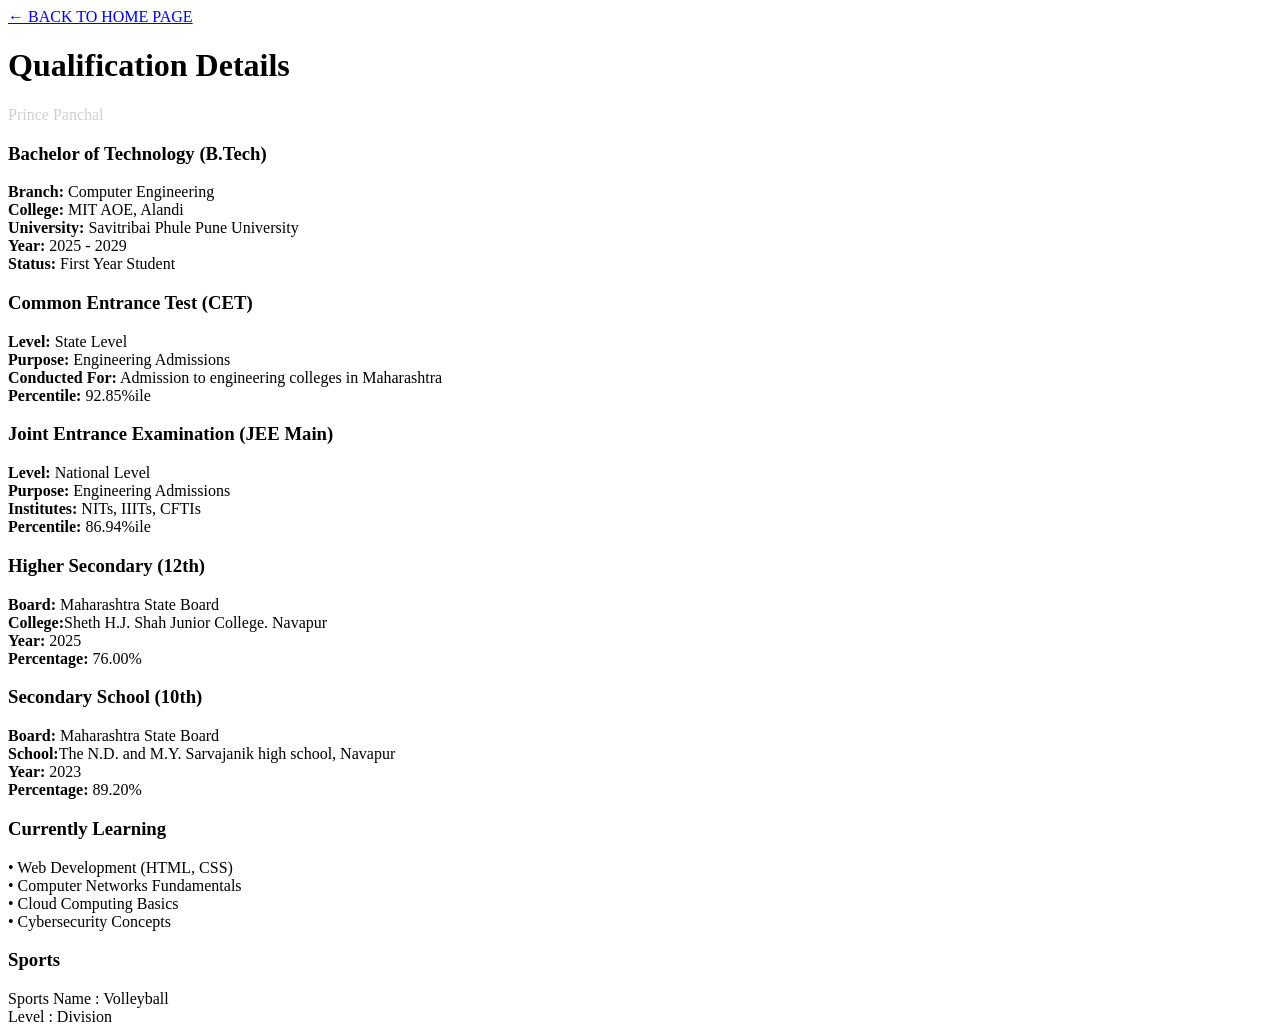
==== education.html @ c641841e "Portfolio" ====
<!DOCTYPE html>
<html lang="en">
<head>
    <meta charset="UTF-8">
    <meta name="viewport" content="width=device-width, initial-scale=1.0">
    <title>Qualification Details - Prince Panchal</title>
    <link rel="stylesheet" href="STYLE.CSS">

</head>
<body>
    <div class="educontainer">
        <a href="index.html" class="backlink">← BACK TO HOME PAGE</a>

        <div class="h">
            <h1>Qualification Details</h1>
            <p style="color: #d0d0d0; margin: 0;">Prince Panchal</p>
        </div>

        <div class="eduh1">
            <h3>Bachelor of Technology (B.Tech)</h3>
            <div class="edudetail"><strong>Branch:</strong> Computer Engineering</div>
            <div class="edudetail"><strong>College:</strong> MIT AOE, Alandi</div>
            <div class="edudetail"><strong>University:</strong> Savitribai Phule Pune University</div>
            <div class="edudetail"><strong>Year:</strong> 2025 - 2029</div>
            <div class="edudetail"><strong>Status:</strong> First Year Student</div>
        </div>

        <div class="eduh1">
            <h3>Common Entrance Test (CET)</h3>
            <div class="edudetail"><strong>Level:</strong> State Level</div>
            <div class="edudetail"><strong>Purpose:</strong> Engineering Admissions</div>
            <div class="edudetail"><strong>Conducted For:</strong> Admission to engineering colleges in Maharashtra</div>
            <div class="edudetail"><strong>Percentile:</strong> 92.85%ile</div>
        </div>

        <div class="eduh1">
            <h3>Joint Entrance Examination (JEE Main)</h3>
            <div class="edudetail"><strong>Level:</strong> National Level</div>
            <div class="edudetail"><strong>Purpose:</strong> Engineering Admissions</div>
            <div class="edudetail"><strong>Institutes:</strong> NITs, IIITs, CFTIs</div>
            <div class="edudetail"><strong>Percentile:</strong> 86.94%ile</div>
        </div>

        <div class="eduh1">
            <h3>Higher Secondary (12th)</h3>
            <div class="edudetail"><strong>Board:</strong> Maharashtra State Board</div>
            <div class="edudetail"><strong>College:</strong>Sheth H.J. Shah Junior College. Navapur</div>
            <div class="edudetail"><strong>Year:</strong> 2025</div>
            <div class="edudetail"><strong>Percentage:</strong> 76.00%</div>
        </div>

        <div class="eduh1">
            <h3>Secondary School (10th)</h3>
            <div class="edudetail"><strong>Board:</strong> Maharashtra State Board</div>
            <div class="edudetail"><strong>School:</strong>The N.D. and  M.Y. Sarvajanik high school, Navapur</div>
            <div class="edudetail"><strong>Year:</strong> 2023</div>
            <div class="edudetail"><strong>Percentage:</strong> 89.20%</div>
        </div>

        <div class="eduh1">
            <h3>Currently Learning</h3>
            <div class="edudetail">• Web Development (HTML, CSS)</div>
            <div class="edudetail">• Computer Networks Fundamentals</div>
            <div class="edudetail">• Cloud Computing Basics</div>
            <div class="edudetail">• Cybersecurity Concepts</div>
        </div>
        
          <div class="eduh1">
            <h3>Sports</h3>
               <div class="edudetail">Sports Name : Volleyball</div>
              <div class="edudetail">Level : Division </div>
        
    </div>
</body>
</html>
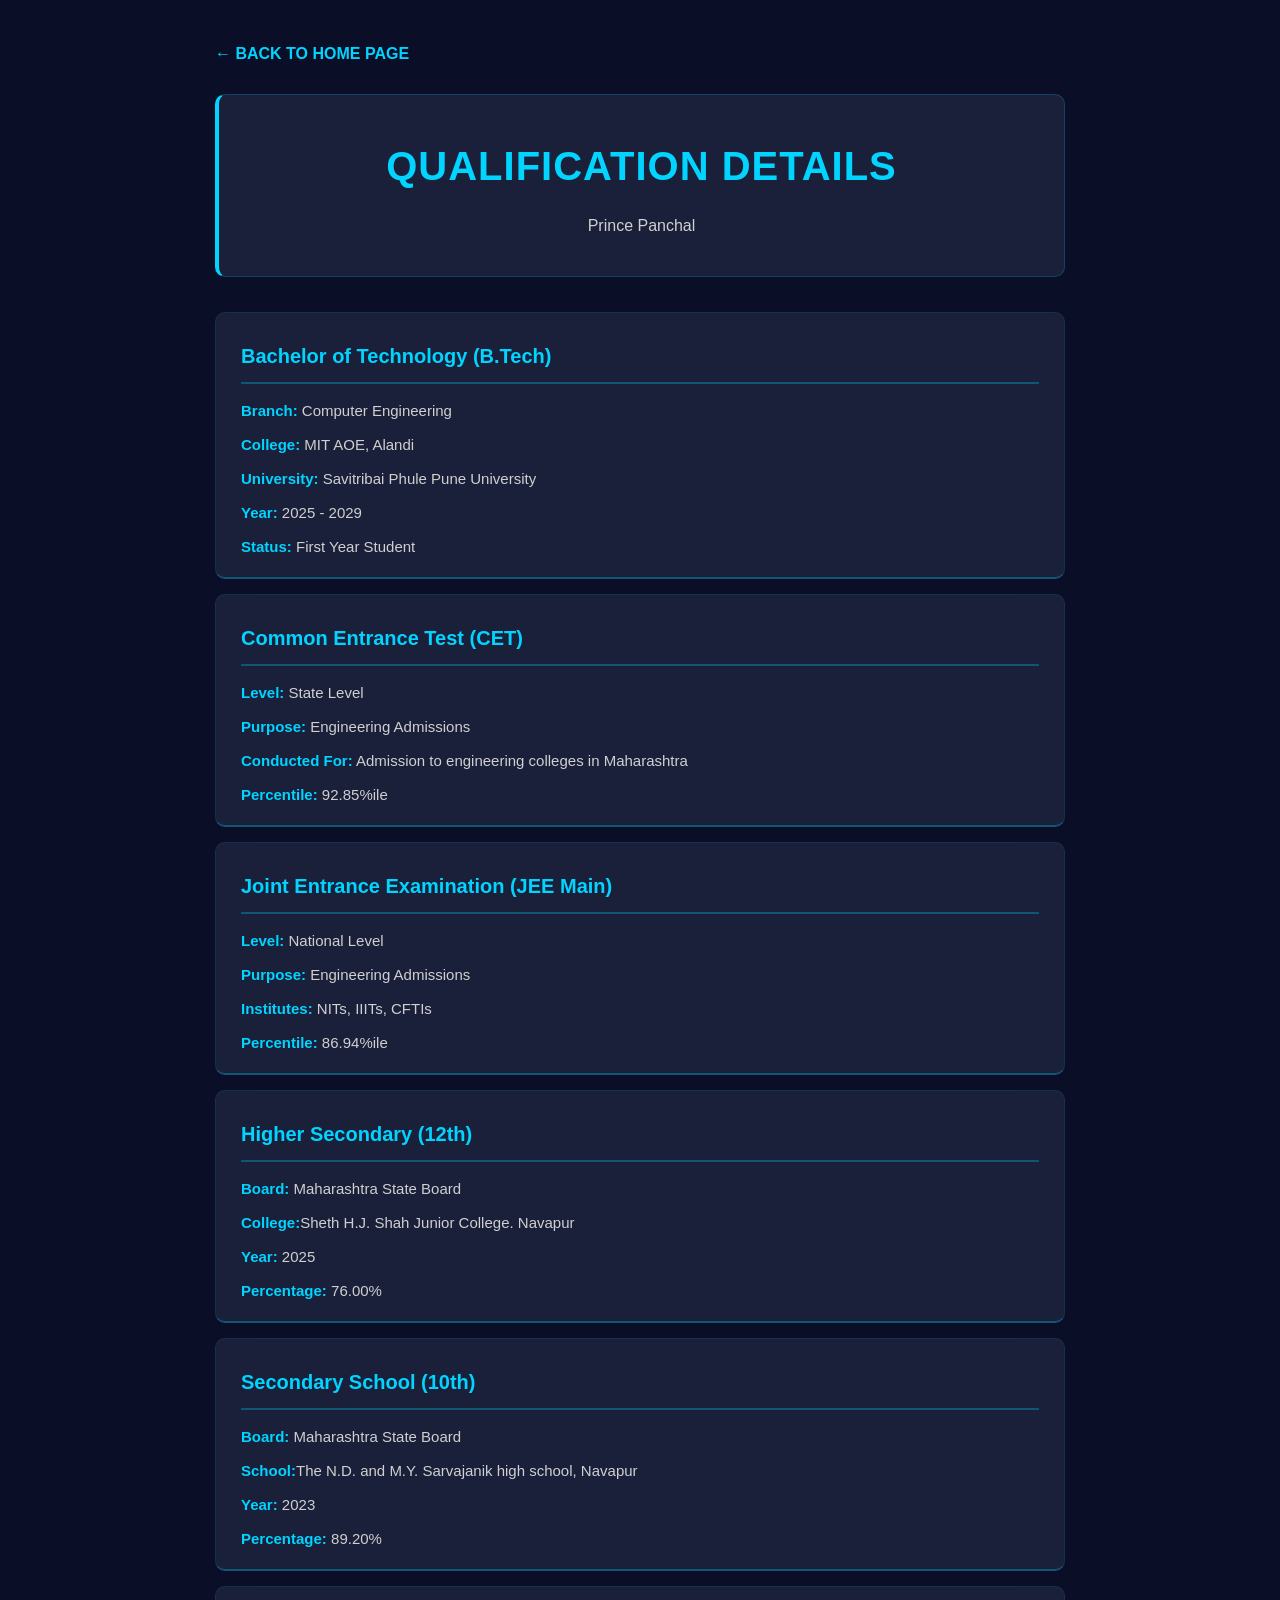
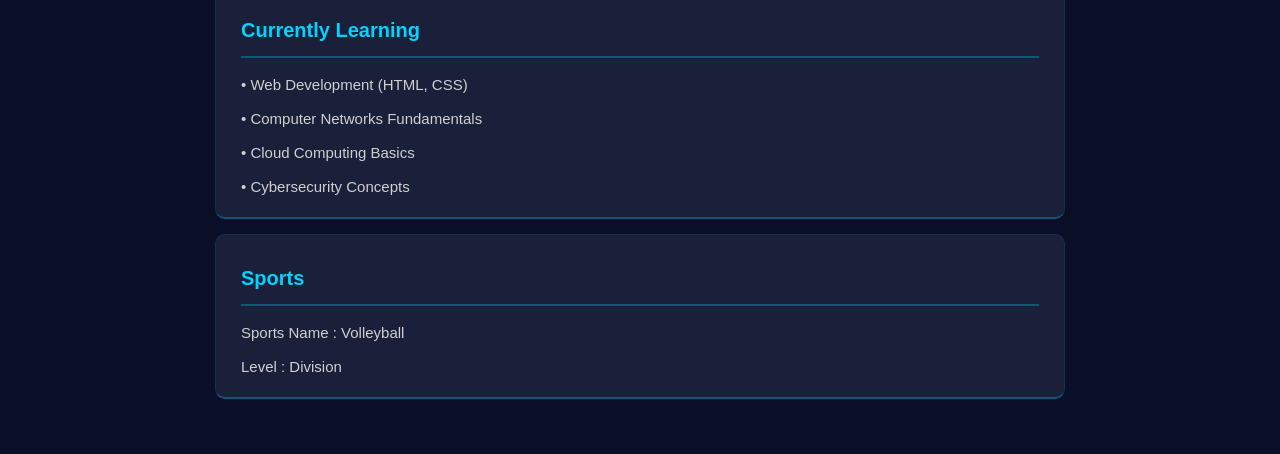
==== commit f4f77033: "Update education.html" ====
--- a/education.html
+++ b/education.html
@@ -4,7 +4,7 @@
     <meta charset="UTF-8">
     <meta name="viewport" content="width=device-width, initial-scale=1.0">
     <title>Qualification Details - Prince Panchal</title>
-    <link rel="stylesheet" href="STYLE.CSS">
+    <link rel="stylesheet" href="style.css">
 
 </head>
 <body>
@@ -64,12 +64,12 @@
             <div class="edudetail">• Cloud Computing Basics</div>
             <div class="edudetail">• Cybersecurity Concepts</div>
         </div>
-        
+        
           <div class="eduh1">
-            <h3>Sports</h3>
+            <h3>Sports</h3>
                <div class="edudetail">Sports Name : Volleyball</div>
               <div class="edudetail">Level : Division </div>
-        
+        
     </div>
 </body>
-</html>+</html>
--- a/style.css
+++ b/style.css
@@ -0,0 +1,211 @@
+body {
+    background-color: #0a0e27;
+    line-height: 1.8;
+    padding: 20px 10px;
+    margin: 0;
+}
+
+h1 {
+    text-align: center;
+    color: #00d4ff;
+    font-family: 'Poppins', sans-serif;
+    font-size: 50px;
+    margin: 20px 0;
+    letter-spacing: 2px;
+}
+
+h2 {
+    color: #00d4ff;
+    font-family: 'Poppins', sans-serif;
+    text-align: left;
+    font-size: 28px;
+    margin-bottom: 20px;
+    padding-bottom: 10px;
+}
+
+p {
+    color: #d0d0d0;
+    font-family: 'Open Sans', sans-serif;
+    background-color: #1a1f3a;
+    border-radius: 10px;
+    padding: 15px;
+    margin-bottom: 15px;
+    transition: all 0.3s ease;
+}
+
+p:hover {
+    background-color: #252e52;
+    transform: translateX(5px);
+}
+
+.int {
+    padding: 20px;
+    color: #d0d0d0;
+    font-family: 'Open Sans', sans-serif;
+    background-color: #1a1f3a;
+    border-radius: 10px;
+    margin-bottom: 30px;
+    margin-right: auto;
+    margin-left: auto;
+    border-left: 4px solid #00d4ff;
+    line-height: 1.8;
+}
+
+section {
+    margin-bottom: 35px;
+    padding: 25px;
+    background-color: rgba(26, 31, 58, 0.5);
+    border-radius: 10px;
+    border: 1px solid rgba(0, 212, 255, 0.1);
+}
+
+li {
+    display: inline-block;
+    margin: 8px;
+    padding: 10px 18px;
+    background: #1a1f3a;
+    border-radius: 20px;
+    color: #00d4ff;
+    font-family: 'Gill Sans', 'Gill Sans MT', Calibri, 'Trebuchet MS', sans-serif;
+    transition: all 0.3s ease;
+    cursor: pointer;
+}
+
+li:hover {
+    background-color: #00d4ff;
+    color: #0a0e27;
+    transform: translateY(-3px);
+    box-shadow: 0 5px 15px rgba(0, 212, 255, 0.3);
+}
+
+ul {
+    color: #d0d0d0;
+    font-family: 'Open Sans', sans-serif;
+    list-style: none;
+    padding: 10px 0;
+    margin: 0;
+}
+
+.container {
+    max-width: 800px;
+    margin: 0 auto;
+    padding: 20px;
+}
+
+.qualificationbutton {
+    display: inline-block;
+    background-color: #1a1f3a;
+    color: #00d4ff;
+    padding: 12px 35px;
+    font-size: 16px;
+    font-weight: bold;
+    border-radius: 5px;
+    cursor: pointer;
+    transition: all 0.3s ease;
+    font-family: 'Poppins', sans-serif;
+    text-decoration: none;
+    margin-top: 10px;
+}
+
+.qualificationbutton:hover {
+    background-color: #00d4ff;
+    color: #0a0e27;
+    transform: translateY(-3px);
+    box-shadow: 0 8px 20px rgba(0, 212, 255, 0.4);
+}
+
+hr {
+    border: none;
+    height: 2px;
+    background-color: #00d4ff;
+    margin: 20px 0;
+}
+
+
+.educontainer {
+    max-width: 850px;
+    margin: 0 auto;
+    padding: 20px;
+}
+
+.backlink {
+    color: #00d4ff;
+    text-decoration: none;
+    font-weight: bold;
+    margin-bottom: 25px;
+    display: inline-block;
+    transition: all 0.3s ease;
+    font-size: 16px;
+    font-family: 'Poppins', sans-serif;
+}
+
+.backlink:hover {
+    color: #00ffff;
+
+}
+
+.h {
+    background-color: #1a1f3a;
+    color: #d0d0d0;
+    padding: 35px 25px;
+    border-radius: 10px;
+    text-align: center;
+    margin-bottom: 35px;
+    border: 1px solid rgba(0, 212, 255, 0.2);
+    border-left: 4px solid #00d4ff;
+}
+
+.h h1 {
+    color: #00d4ff;
+    margin: 0 0 10px 0;
+    font-size: 40px;
+    font-family: 'Poppins', sans-serif;
+    text-transform: uppercase;
+    letter-spacing: 1px;
+}
+
+.h p {
+    color: #d0d0d0;
+    background: none;
+    padding: 0;
+    margin: 0;
+}
+
+.eduh1 {
+    background-color: #1a1f3a;
+    border-left: 4px solid #00d4ff;
+    padding: 25px;
+    margin-bottom: 20px;
+    border-radius: 10px;
+    transition: all 0.3s ease;
+    border: 1px solid rgba(0, 212, 255, 0.1);
+}
+
+.eduh1:hover {
+    background-color: #252e52;
+
+}
+
+.eduh1,
+h3 {
+    color: #00d4ff;
+    margin-top: 0;
+    margin-bottom: 15px;
+    font-family: 'Poppins', sans-serif;
+    font-size: 20px;
+    border-bottom: 2px solid rgba(0, 212, 255, 0.3);
+    padding-bottom: 8px;
+}
+
+.edudetail {
+    color: #d0d0d0;
+    margin: 10px 0;
+    font-size: 15px;
+    font-family: 'Open Sans', sans-serif;
+    line-height: 1.6;
+}
+
+.edudetail strong {
+    color: #00d4ff;
+    font-weight: 600;
+}
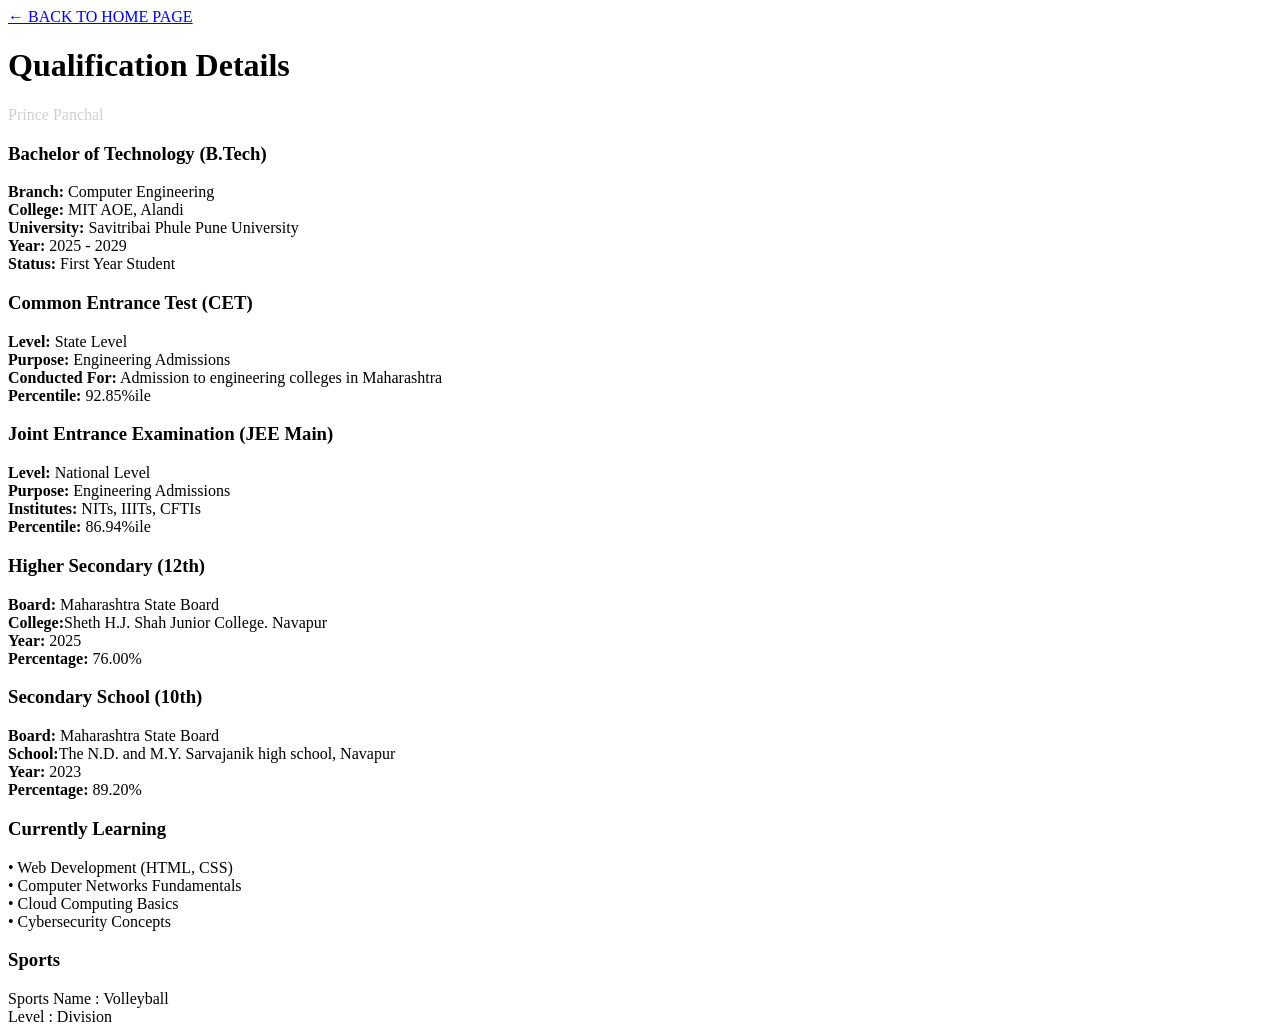
==== commit 8ff2b327: "Update education.html" ====
--- a/education.html
+++ b/education.html
@@ -1,75 +1,146 @@
 <!DOCTYPE html>
+
 <html lang="en">
+
 <head>
+
     <meta charset="UTF-8">
+
     <meta name="viewport" content="width=device-width, initial-scale=1.0">
+
     <title>Qualification Details - Prince Panchal</title>
-    <link rel="stylesheet" href="style.css">
+
+    <link rel="stylesheet" href="STYLE.CSS">
+
+
 
 </head>
+
 <body>
+
     <div class="educontainer">
+
         <a href="index.html" class="backlink">← BACK TO HOME PAGE</a>
 
+
+
         <div class="h">
+
             <h1>Qualification Details</h1>
+
             <p style="color: #d0d0d0; margin: 0;">Prince Panchal</p>
+
         </div>
 
+
+
         <div class="eduh1">
+
             <h3>Bachelor of Technology (B.Tech)</h3>
+
             <div class="edudetail"><strong>Branch:</strong> Computer Engineering</div>
+
             <div class="edudetail"><strong>College:</strong> MIT AOE, Alandi</div>
+
             <div class="edudetail"><strong>University:</strong> Savitribai Phule Pune University</div>
+
             <div class="edudetail"><strong>Year:</strong> 2025 - 2029</div>
+
             <div class="edudetail"><strong>Status:</strong> First Year Student</div>
+
         </div>
 
+
+
         <div class="eduh1">
+
             <h3>Common Entrance Test (CET)</h3>
+
             <div class="edudetail"><strong>Level:</strong> State Level</div>
+
             <div class="edudetail"><strong>Purpose:</strong> Engineering Admissions</div>
+
             <div class="edudetail"><strong>Conducted For:</strong> Admission to engineering colleges in Maharashtra</div>
+
             <div class="edudetail"><strong>Percentile:</strong> 92.85%ile</div>
+
         </div>
 
+
+
         <div class="eduh1">
+
             <h3>Joint Entrance Examination (JEE Main)</h3>
+
             <div class="edudetail"><strong>Level:</strong> National Level</div>
+
             <div class="edudetail"><strong>Purpose:</strong> Engineering Admissions</div>
+
             <div class="edudetail"><strong>Institutes:</strong> NITs, IIITs, CFTIs</div>
+
             <div class="edudetail"><strong>Percentile:</strong> 86.94%ile</div>
+
         </div>
 
+
+
         <div class="eduh1">
+
             <h3>Higher Secondary (12th)</h3>
+
             <div class="edudetail"><strong>Board:</strong> Maharashtra State Board</div>
+
             <div class="edudetail"><strong>College:</strong>Sheth H.J. Shah Junior College. Navapur</div>
+
             <div class="edudetail"><strong>Year:</strong> 2025</div>
+
             <div class="edudetail"><strong>Percentage:</strong> 76.00%</div>
+
         </div>
 
+
+
         <div class="eduh1">
+
             <h3>Secondary School (10th)</h3>
+
             <div class="edudetail"><strong>Board:</strong> Maharashtra State Board</div>
+
             <div class="edudetail"><strong>School:</strong>The N.D. and  M.Y. Sarvajanik high school, Navapur</div>
+
             <div class="edudetail"><strong>Year:</strong> 2023</div>
+
             <div class="edudetail"><strong>Percentage:</strong> 89.20%</div>
+
         </div>
 
+
+
         <div class="eduh1">
+
             <h3>Currently Learning</h3>
+
             <div class="edudetail">• Web Development (HTML, CSS)</div>
+
             <div class="edudetail">• Computer Networks Fundamentals</div>
+
             <div class="edudetail">• Cloud Computing Basics</div>
+
             <div class="edudetail">• Cybersecurity Concepts</div>
+
         </div>
+
         
           <div class="eduh1">
+
             <h3>Sports</h3>
                <div class="edudetail">Sports Name : Volleyball</div>
+
               <div class="edudetail">Level : Division </div>
+
         
     </div>
+
 </body>
+
 </html>
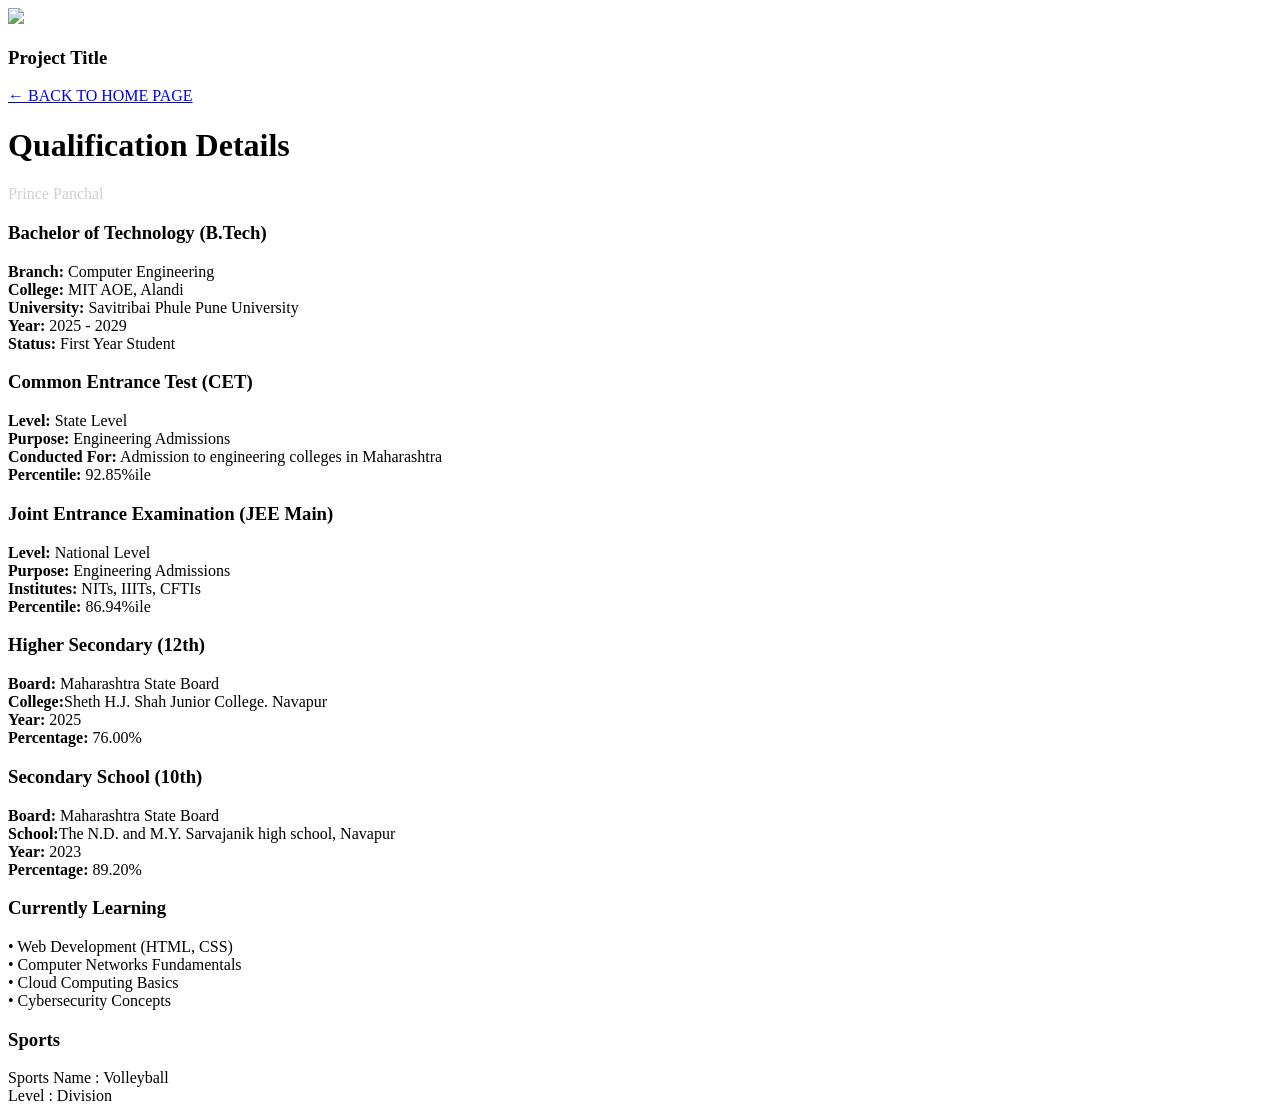
==== commit 845cd5e6: "Update education.html" ====
--- a/education.html
+++ b/education.html
@@ -17,6 +17,11 @@
 </head>
 
 <body>
+    <div class="card">
+    <img src="image.jpg">
+    <h3>Project Title</h3>
+    </div>
+    
 
     <div class="educontainer">
 
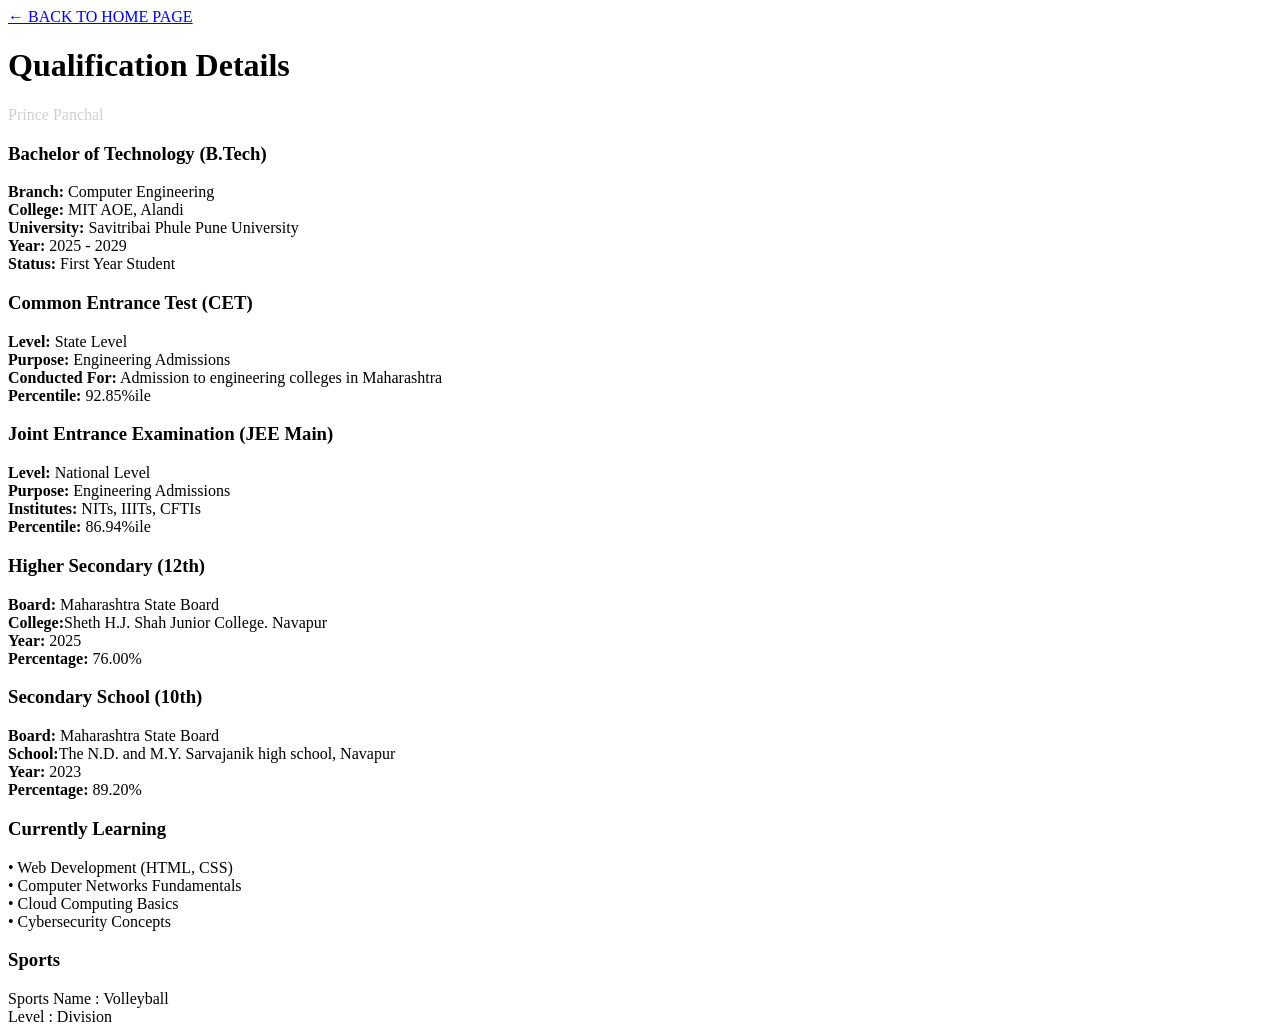
==== commit f61d9788: "Update education.html" ====
--- a/education.html
+++ b/education.html
@@ -17,10 +17,7 @@
 </head>
 
 <body>
-    <div class="card">
-    <img src="image.jpg">
-    <h3>Project Title</h3>
-    </div>
+
     
 
     <div class="educontainer">
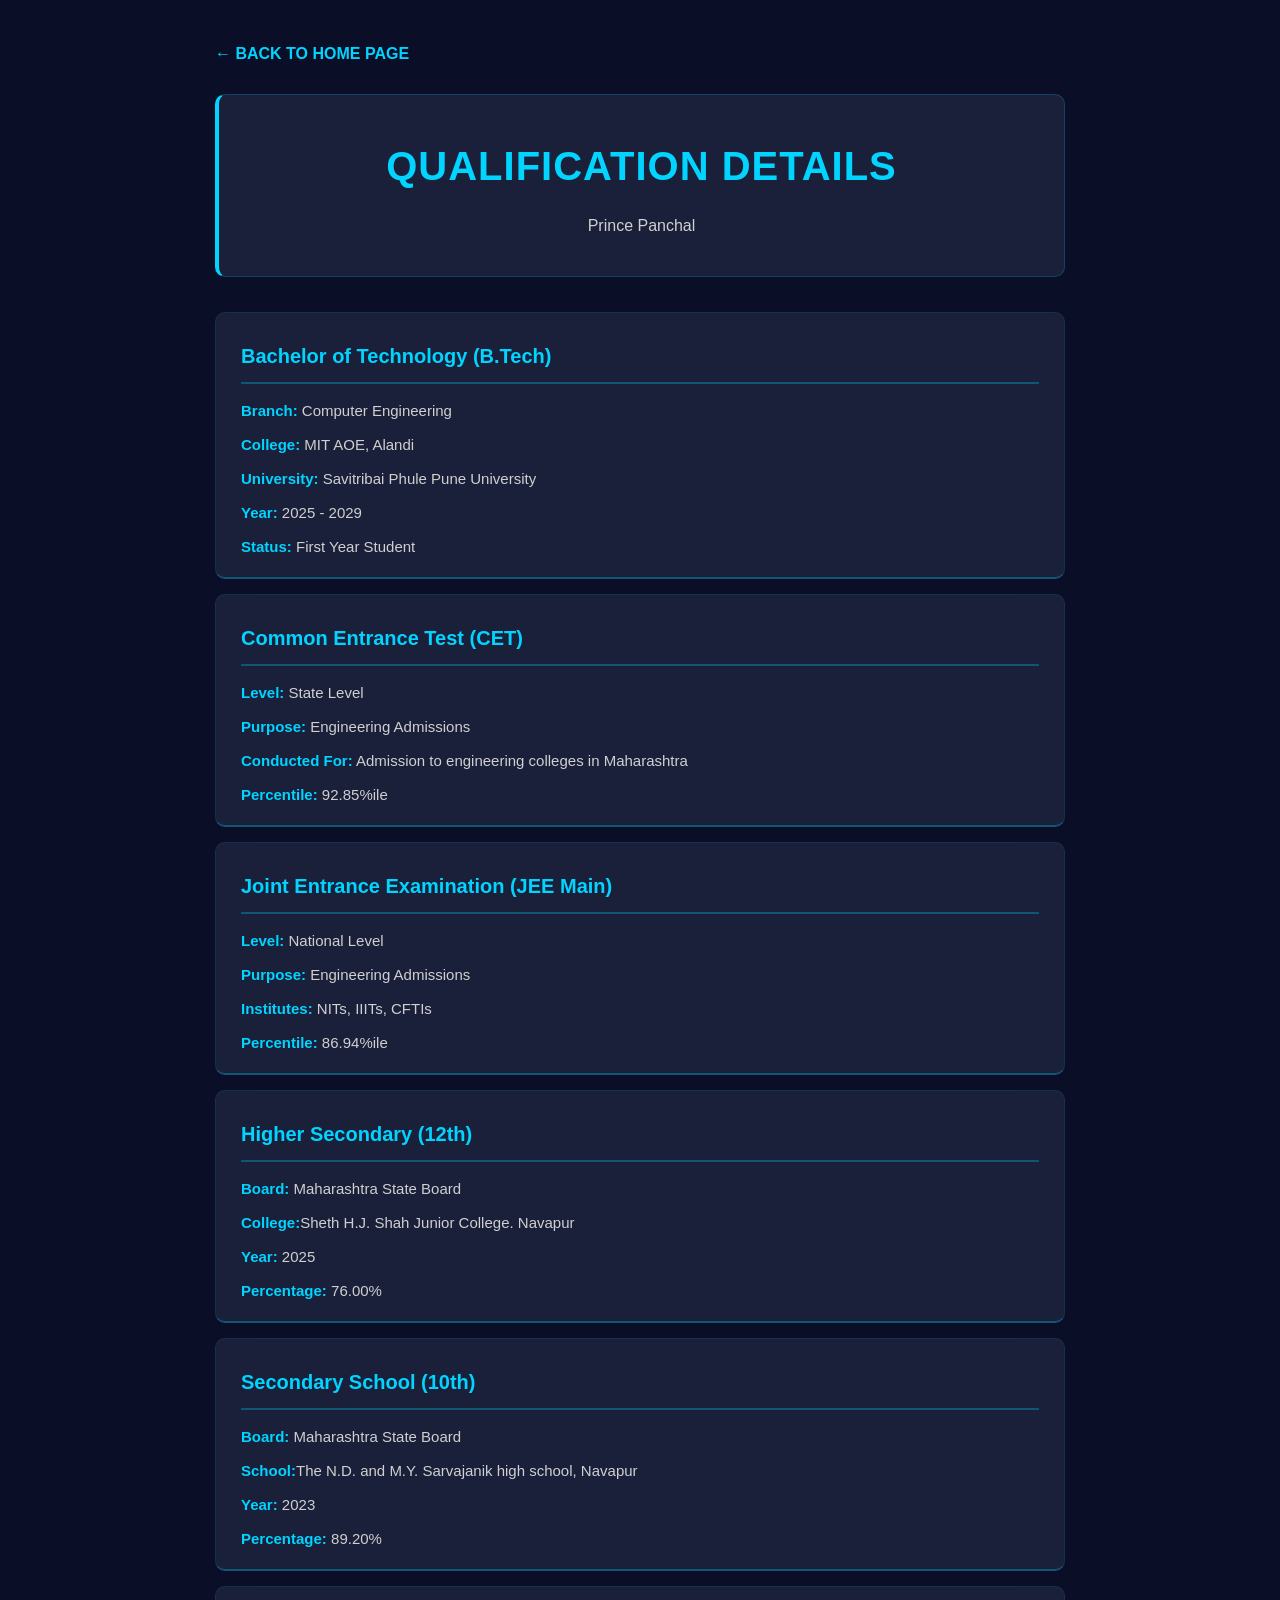
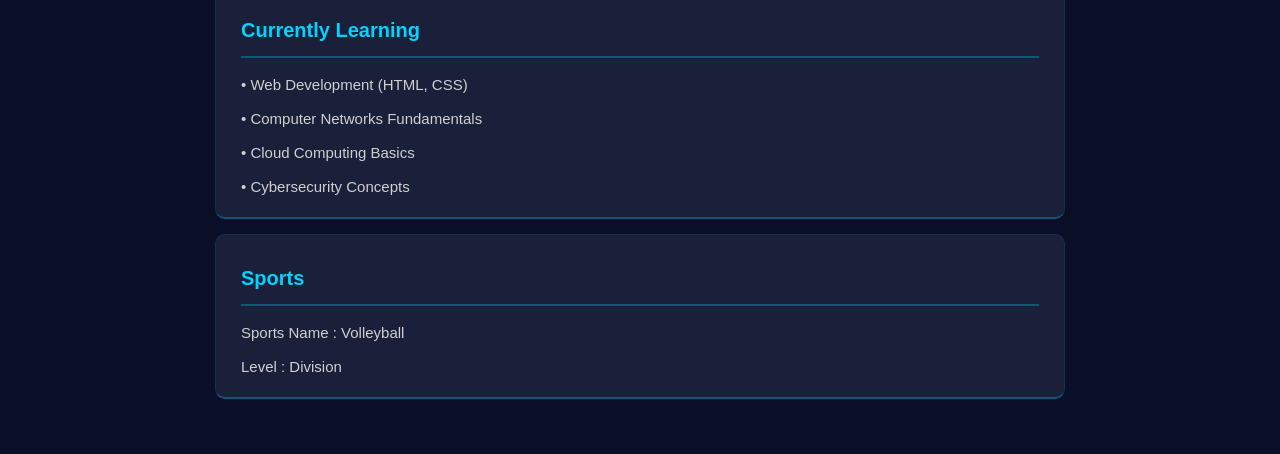
==== commit 0acbdd29: "Fix stylesheet link case sensitivity" ====
--- a/education.html
+++ b/education.html
@@ -1,148 +1,148 @@
-<!DOCTYPE html>
-
-<html lang="en">
-
-<head>
-
-    <meta charset="UTF-8">
-
-    <meta name="viewport" content="width=device-width, initial-scale=1.0">
-
-    <title>Qualification Details - Prince Panchal</title>
-
-    <link rel="stylesheet" href="STYLE.CSS">
-
-
-
-</head>
-
-<body>
-
-    
-
-    <div class="educontainer">
-
-        <a href="index.html" class="backlink">← BACK TO HOME PAGE</a>
-
-
-
-        <div class="h">
-
-            <h1>Qualification Details</h1>
-
-            <p style="color: #d0d0d0; margin: 0;">Prince Panchal</p>
-
-        </div>
-
-
-
-        <div class="eduh1">
-
-            <h3>Bachelor of Technology (B.Tech)</h3>
-
-            <div class="edudetail"><strong>Branch:</strong> Computer Engineering</div>
-
-            <div class="edudetail"><strong>College:</strong> MIT AOE, Alandi</div>
-
-            <div class="edudetail"><strong>University:</strong> Savitribai Phule Pune University</div>
-
-            <div class="edudetail"><strong>Year:</strong> 2025 - 2029</div>
-
-            <div class="edudetail"><strong>Status:</strong> First Year Student</div>
-
-        </div>
-
-
-
-        <div class="eduh1">
-
-            <h3>Common Entrance Test (CET)</h3>
-
-            <div class="edudetail"><strong>Level:</strong> State Level</div>
-
-            <div class="edudetail"><strong>Purpose:</strong> Engineering Admissions</div>
-
-            <div class="edudetail"><strong>Conducted For:</strong> Admission to engineering colleges in Maharashtra</div>
-
-            <div class="edudetail"><strong>Percentile:</strong> 92.85%ile</div>
-
-        </div>
-
-
-
-        <div class="eduh1">
-
-            <h3>Joint Entrance Examination (JEE Main)</h3>
-
-            <div class="edudetail"><strong>Level:</strong> National Level</div>
-
-            <div class="edudetail"><strong>Purpose:</strong> Engineering Admissions</div>
-
-            <div class="edudetail"><strong>Institutes:</strong> NITs, IIITs, CFTIs</div>
-
-            <div class="edudetail"><strong>Percentile:</strong> 86.94%ile</div>
-
-        </div>
-
-
-
-        <div class="eduh1">
-
-            <h3>Higher Secondary (12th)</h3>
-
-            <div class="edudetail"><strong>Board:</strong> Maharashtra State Board</div>
-
-            <div class="edudetail"><strong>College:</strong>Sheth H.J. Shah Junior College. Navapur</div>
-
-            <div class="edudetail"><strong>Year:</strong> 2025</div>
-
-            <div class="edudetail"><strong>Percentage:</strong> 76.00%</div>
-
-        </div>
-
-
-
-        <div class="eduh1">
-
-            <h3>Secondary School (10th)</h3>
-
-            <div class="edudetail"><strong>Board:</strong> Maharashtra State Board</div>
-
-            <div class="edudetail"><strong>School:</strong>The N.D. and  M.Y. Sarvajanik high school, Navapur</div>
-
-            <div class="edudetail"><strong>Year:</strong> 2023</div>
-
-            <div class="edudetail"><strong>Percentage:</strong> 89.20%</div>
-
-        </div>
-
-
-
-        <div class="eduh1">
-
-            <h3>Currently Learning</h3>
-
-            <div class="edudetail">• Web Development (HTML, CSS)</div>
-
-            <div class="edudetail">• Computer Networks Fundamentals</div>
-
-            <div class="edudetail">• Cloud Computing Basics</div>
-
-            <div class="edudetail">• Cybersecurity Concepts</div>
-
-        </div>
-
-        
-          <div class="eduh1">
-
-            <h3>Sports</h3>
-               <div class="edudetail">Sports Name : Volleyball</div>
-
-              <div class="edudetail">Level : Division </div>
-
-        
-    </div>
-
-</body>
-
-</html>
+<!DOCTYPE html>
+
+<html lang="en">
+
+<head>
+
+    <meta charset="UTF-8">
+
+    <meta name="viewport" content="width=device-width, initial-scale=1.0">
+
+    <title>Qualification Details - Prince Panchal</title>
+
+    <link rel="stylesheet" href="style.css">
+
+
+
+</head>
+
+<body>
+
+    
+
+    <div class="educontainer">
+
+        <a href="index.html" class="backlink">← BACK TO HOME PAGE</a>
+
+
+
+        <div class="h">
+
+            <h1>Qualification Details</h1>
+
+            <p style="color: #d0d0d0; margin: 0;">Prince Panchal</p>
+
+        </div>
+
+
+
+        <div class="eduh1">
+
+            <h3>Bachelor of Technology (B.Tech)</h3>
+
+            <div class="edudetail"><strong>Branch:</strong> Computer Engineering</div>
+
+            <div class="edudetail"><strong>College:</strong> MIT AOE, Alandi</div>
+
+            <div class="edudetail"><strong>University:</strong> Savitribai Phule Pune University</div>
+
+            <div class="edudetail"><strong>Year:</strong> 2025 - 2029</div>
+
+            <div class="edudetail"><strong>Status:</strong> First Year Student</div>
+
+        </div>
+
+
+
+        <div class="eduh1">
+
+            <h3>Common Entrance Test (CET)</h3>
+
+            <div class="edudetail"><strong>Level:</strong> State Level</div>
+
+            <div class="edudetail"><strong>Purpose:</strong> Engineering Admissions</div>
+
+            <div class="edudetail"><strong>Conducted For:</strong> Admission to engineering colleges in Maharashtra</div>
+
+            <div class="edudetail"><strong>Percentile:</strong> 92.85%ile</div>
+
+        </div>
+
+
+
+        <div class="eduh1">
+
+            <h3>Joint Entrance Examination (JEE Main)</h3>
+
+            <div class="edudetail"><strong>Level:</strong> National Level</div>
+
+            <div class="edudetail"><strong>Purpose:</strong> Engineering Admissions</div>
+
+            <div class="edudetail"><strong>Institutes:</strong> NITs, IIITs, CFTIs</div>
+
+            <div class="edudetail"><strong>Percentile:</strong> 86.94%ile</div>
+
+        </div>
+
+
+
+        <div class="eduh1">
+
+            <h3>Higher Secondary (12th)</h3>
+
+            <div class="edudetail"><strong>Board:</strong> Maharashtra State Board</div>
+
+            <div class="edudetail"><strong>College:</strong>Sheth H.J. Shah Junior College. Navapur</div>
+
+            <div class="edudetail"><strong>Year:</strong> 2025</div>
+
+            <div class="edudetail"><strong>Percentage:</strong> 76.00%</div>
+
+        </div>
+
+
+
+        <div class="eduh1">
+
+            <h3>Secondary School (10th)</h3>
+
+            <div class="edudetail"><strong>Board:</strong> Maharashtra State Board</div>
+
+            <div class="edudetail"><strong>School:</strong>The N.D. and  M.Y. Sarvajanik high school, Navapur</div>
+
+            <div class="edudetail"><strong>Year:</strong> 2023</div>
+
+            <div class="edudetail"><strong>Percentage:</strong> 89.20%</div>
+
+        </div>
+
+
+
+        <div class="eduh1">
+
+            <h3>Currently Learning</h3>
+
+            <div class="edudetail">• Web Development (HTML, CSS)</div>
+
+            <div class="edudetail">• Computer Networks Fundamentals</div>
+
+            <div class="edudetail">• Cloud Computing Basics</div>
+
+            <div class="edudetail">• Cybersecurity Concepts</div>
+
+        </div>
+
+        
+          <div class="eduh1">
+
+            <h3>Sports</h3>
+               <div class="edudetail">Sports Name : Volleyball</div>
+
+              <div class="edudetail">Level : Division </div>
+
+        
+    </div>
+
+</body>
+
+</html>
--- a/style.css
+++ b/style.css
@@ -0,0 +1,223 @@
+body {
+    background-color: #0a0e27;
+    line-height: 1.8;
+    padding: 20px 10px;
+    margin: 0;
+}
+
+h1 {
+    text-align: center;
+    color: #00d4ff;
+    font-family: 'Poppins', sans-serif;
+    font-size: 50px;
+    margin: 20px 0;
+    letter-spacing: 2px;
+}
+
+h2 {
+    color: #00d4ff;
+    font-family: 'Poppins', sans-serif;
+    text-align: left;
+    font-size: 28px;
+    margin-bottom: 20px;
+    padding-bottom: 10px;
+}
+
+p {
+    color: #d0d0d0;
+    font-family: 'Open Sans', sans-serif;
+    background-color: #1a1f3a;
+    border-radius: 10px;
+    padding: 15px;
+    margin-bottom: 15px;
+    transition: all 0.3s ease;
+}
+
+p:hover {
+    background-color: #252e52;
+    transform: translateX(5px);
+}
+
+.int {
+    padding: 20px;
+    color: #d0d0d0;
+    font-family: 'Open Sans', sans-serif;
+    background-color: #1a1f3a;
+    border-radius: 10px;
+    margin-bottom: 30px;
+    margin-right: auto;
+    margin-left: auto;
+    border-left: 4px solid #00d4ff;
+    line-height: 1.8;
+}
+
+section {
+    margin-bottom: 35px;
+    padding: 25px;
+    background-color: rgba(26, 31, 58, 0.5);
+    border-radius: 10px;
+    border: 1px solid rgba(0, 212, 255, 0.1);
+}
+
+li {
+    display: inline-block;
+    margin: 8px;
+    padding: 10px 18px;
+    background: #1a1f3a;
+    border-radius: 20px;
+    color: #00d4ff;
+    font-family: 'Gill Sans', 'Gill Sans MT', Calibri, 'Trebuchet MS', sans-serif;
+    transition: all 0.3s ease;
+    cursor: pointer;
+}
+
+li:hover {
+    background-color: #00d4ff;
+    color: #0a0e27;
+    transform: translateY(-3px);
+    box-shadow: 0 5px 15px rgba(0, 212, 255, 0.3);
+}
+
+ul {
+    color: #d0d0d0;
+    font-family: 'Open Sans', sans-serif;
+    list-style: none;
+    padding: 10px 0;
+    margin: 0;
+}
+
+.container {
+    max-width: 800px;
+    margin: 0 auto;
+    padding: 20px;
+}
+
+.qualificationbutton {
+    display: inline-block;
+    background-color: #1a1f3a;
+    color: #00d4ff;
+    padding: 12px 35px;
+    font-size: 16px;
+    font-weight: bold;
+    border-radius: 5px;
+    cursor: pointer;
+    transition: all 0.3s ease;
+    font-family: 'Poppins', sans-serif;
+    text-decoration: none;
+    margin-top: 10px;
+}
+
+.qualificationbutton:hover {
+    background-color: #00d4ff;
+    color: #0a0e27;
+    transform: translateY(-3px);
+    box-shadow: 0 8px 20px rgba(0, 212, 255, 0.4);
+}
+
+hr {
+    border: none;
+    height: 2px;
+    background-color: #00d4ff;
+    margin: 20px 0;
+}
+
+
+.educontainer {
+    max-width: 850px;
+    margin: 0 auto;
+    padding: 20px;
+}
+
+.backlink {
+    color: #00d4ff;
+    text-decoration: none;
+    font-weight: bold;
+    margin-bottom: 25px;
+    display: inline-block;
+    transition: all 0.3s ease;
+    font-size: 16px;
+    font-family: 'Poppins', sans-serif;
+}
+
+.backlink:hover {
+    color: #00ffff;
+
+}
+
+.h {
+    background-color: #1a1f3a;
+    color: #d0d0d0;
+    padding: 35px 25px;
+    border-radius: 10px;
+    text-align: center;
+    margin-bottom: 35px;
+    border: 1px solid rgba(0, 212, 255, 0.2);
+    border-left: 4px solid #00d4ff;
+}
+
+.h h1 {
+    color: #00d4ff;
+    margin: 0 0 10px 0;
+    font-size: 40px;
+    font-family: 'Poppins', sans-serif;
+    text-transform: uppercase;
+    letter-spacing: 1px;
+}
+
+.h p {
+    color: #d0d0d0;
+    background: none;
+    padding: 0;
+    margin: 0;
+}
+
+.eduh1 {
+    background-color: #1a1f3a;
+    border-left: 4px solid #00d4ff;
+    padding: 25px;
+    margin-bottom: 20px;
+    border-radius: 10px;
+    transition: all 0.3s ease;
+    border: 1px solid rgba(0, 212, 255, 0.1);
+}
+
+.eduh1:hover {
+    background-color: #252e52;
+
+}
+
+.eduh1,
+h3 {
+    color: #00d4ff;
+    margin-top: 0;
+    margin-bottom: 15px;
+    font-family: 'Poppins', sans-serif;
+    font-size: 20px;
+    border-bottom: 2px solid rgba(0, 212, 255, 0.3);
+    padding-bottom: 8px;
+}
+
+.edudetail {
+    color: #d0d0d0;
+    margin: 10px 0;
+    font-size: 15px;
+    font-family: 'Open Sans', sans-serif;
+    line-height: 1.6;
+}
+
+.edudetail strong {
+    color: #00d4ff;
+    font-weight: 600;
+}
+
+.card {
+    width: 250px;
+    background: #1e293b;
+    padding: 15px;
+    border-radius: 15px;
+    text-align: center;
+}
+.card img {
+    width: 100%;
+    border-radius: 10px;
+}
